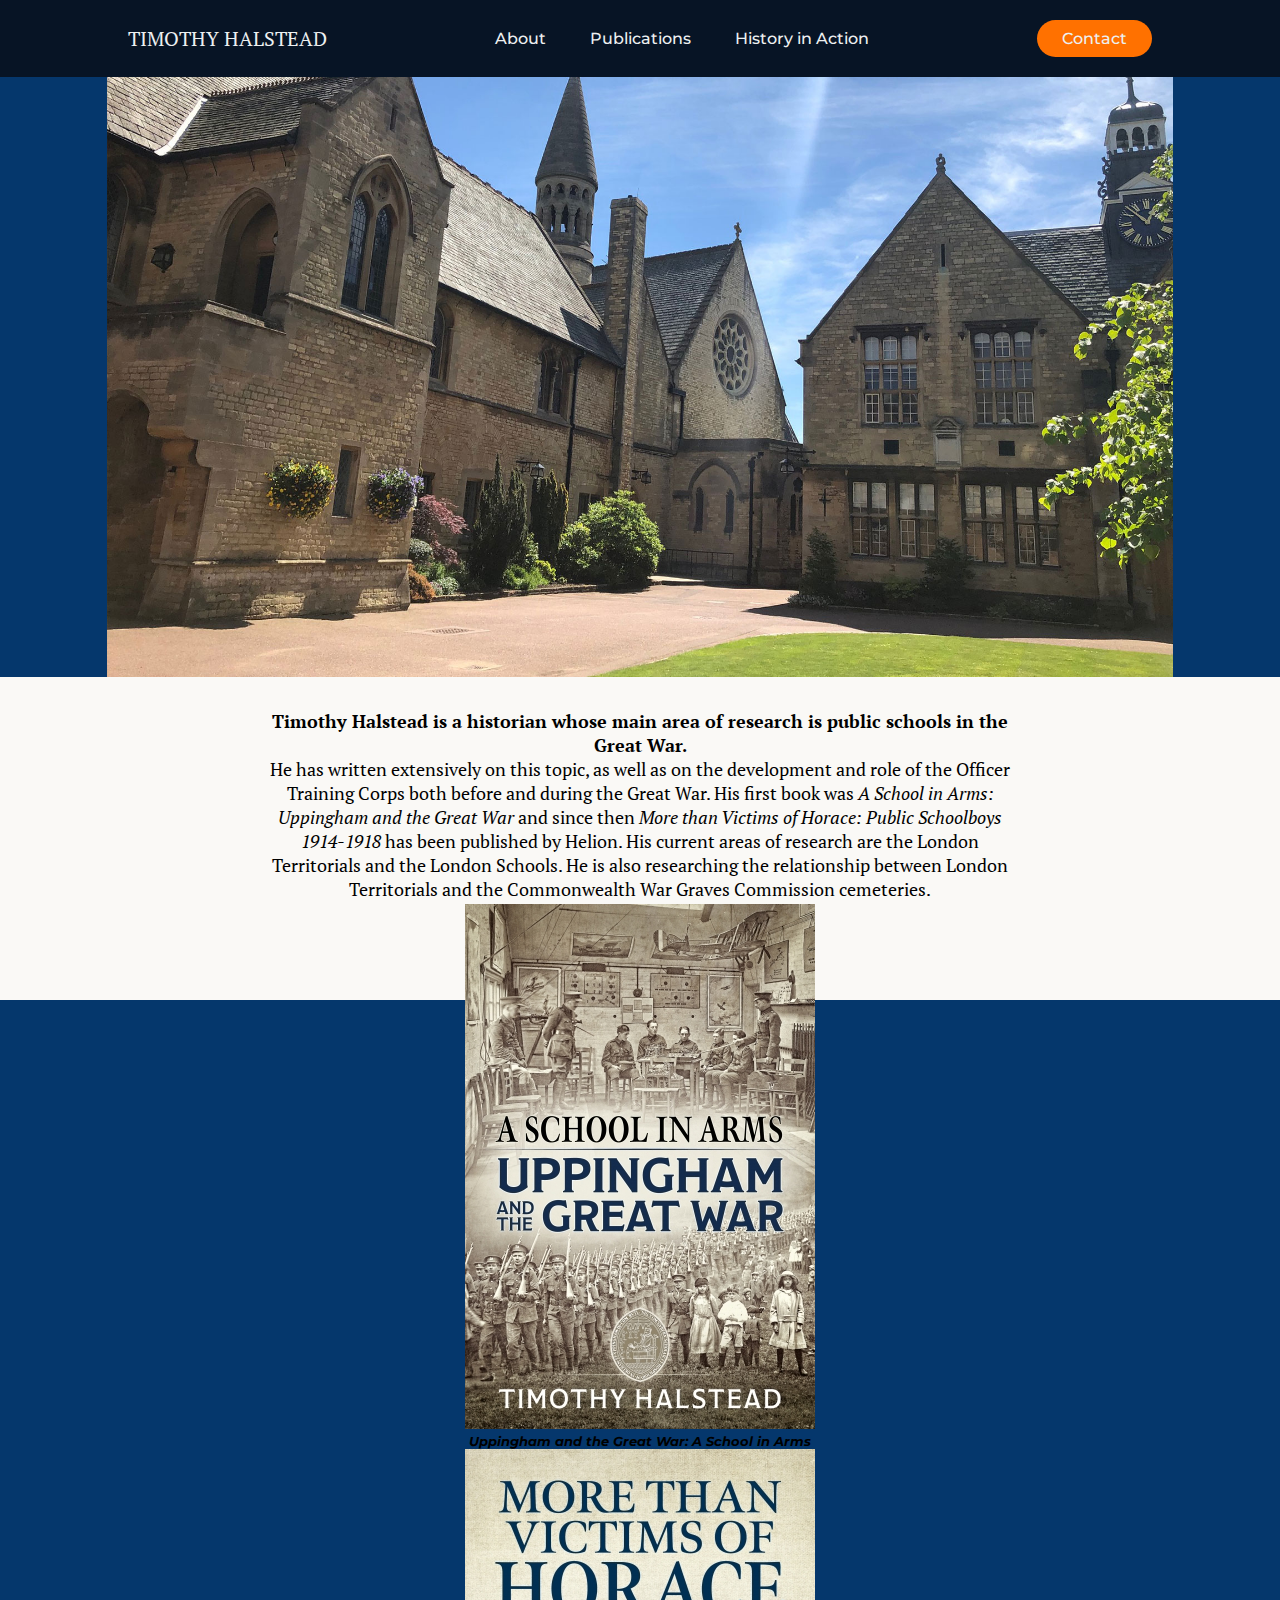
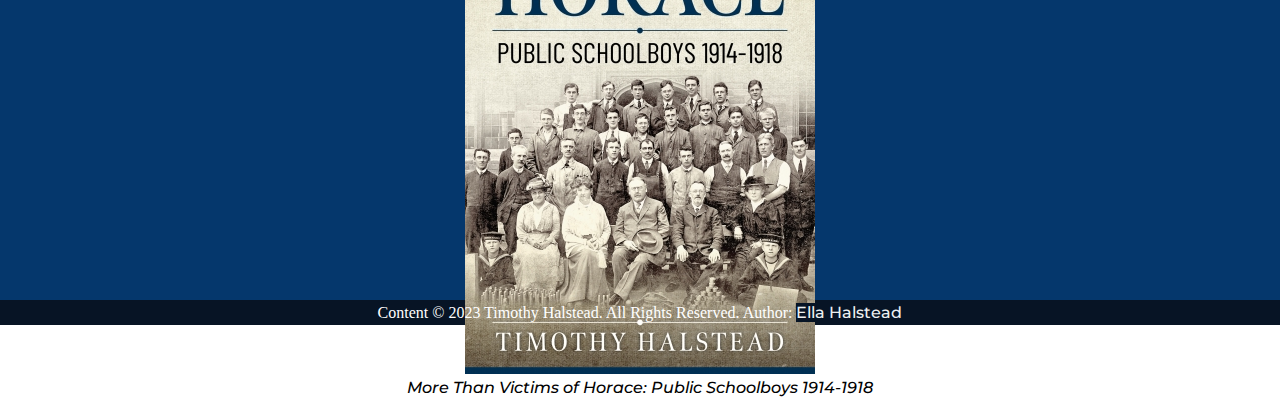
==== index.html @ 43c9b7e2 "Initial commit" ====
<!DOCTYPE html>
<html lang="en">
<head>
    <meta charset="UTF-8">
    <meta http-equiv="X-UA-Compatible" content="IE=edge">
    <title>Author website</title>
    <meta name="viewport" content="width=device-width, initial-scale=1.0">
    <link href="https://cdn.jsdelivr.net/npm/bootstrap@5.3.0-alpha1/dist/css/bootstrap.min.css" rel="stylesheet" integrity="sha384-GLhlTQ8iRABdZLl6O3oVMWSktQOp6b7In1Zl3/Jr59b6EGGoI1aFkw7cmDA6j6gD" crossorigin="anonymous">
    <link rel="preconnect" href="https://fonts.gstatic.com" crossorigin>
    <link href="https://fonts.googleapis.com/css2?family=Montserrat:wght@500&family=PT+Serif&display=swap" rel="stylesheet"> 
    <link rel="stylesheet" href="styles.css">
    <link rel="animation" href="app.js">
</head>
<body>

  <header>
    <div class="logo"><a href="index.html">TIMOTHY HALSTEAD</a></div>
    <nav>
        <ul class="nav__links">
            <li><a href="about.html">About</a></li>
            <li><a href="publications.html">Publications</a></li>
            <li><a href="history in action.html">History in Action</a></li>
        </ul>
    </nav>
    <a href="contact.html"><button type="button" >Contact</button></a>
  </header>

    <!-- Image Section -->
    <section class="Section1">
        <div class="section1-container">
            <img class="section1-img" src="images/header-uppingham.jpg" alt="arial photo of Uppingham School">
        </div>
    </section>

    <!-- Short Bio Section -->
    <section class="short-bio">
        <div class="short-bio-container">
            <h4><b>Timothy Halstead is a historian whose main area of research is public schools in the Great War.</b></h4>
            <p>He has written extensively on this topic, as well as on the development and role of the Officer Training Corps both before and during the Great War. His first book was <i>A School in Arms: Uppingham and the Great War</i> and since then <i>More than Victims of Horace: Public Schoolboys 1914-1918</i> has been published by Helion. His current areas of research are the London Territorials and the London Schools. He is also researching the relationship between London Territorials and the Commonwealth War Graves Commission cemeteries.</p>
        </div>
        <div class="read-more-button">
            <button type="button" href="about.html">More</button>
        </div>
    </section>

        <!-- Recent Books Section -->
    <section class="section2">
      <div class="recent-books-container">
        <div class="cards-container">
          <div class="row row-cols-1 row-cols-md-2 g-4 " style="width: 40rem;">
            <div class="col">
              <div class="card h-100">
                <img src="images/helion1000589.jpg" class="card-img-top" alt="book cover">
                <div class="card-body">
                  <a href="https://www.helion.co.uk/military-history-books/a-school-in-arms-uppingham-and-the-great-war.php"><h5 class="card-title"><i>Uppingham and the Great War: A School in Arms</i></h5></a>
                </div>
              </div>
            </div>
            <div class="col">
              <div class="card h-100">
                <img src="images/helion1001034.jpg" class="card-img-top" alt="book cover">
                <div class="card-body">
                  <a href="https://www.helion.co.uk/military-history-books/more-than-victims-of-horace-public-schools-1914-1918.php"><h5 class="card-title"><i>More Than Victims of Horace: Public Schoolboys 1914-1918</i></a></h5>
                </div>
              </div>
            </div>
          </div>
        </div>
      </div>
    </section>
    </div> 
  </body>

<!-- Footer Section -->
  <footer>
      <p>Content © 2023 Timothy Halstead. All Rights Reserved. Author: <a href="mailto:ella.halstead@hotmail.co.uk">Ella Halstead</a></p>
  </footer> 
</html>
---- styles.css ----
@import url('https://fonts.googleapis.com/css2?family=Montserrat:wght@500&family=PT+Serif&display=swap');

* {
  margin: 0;
  padding: 0;
  box-sizing: border-box;
}

html {
  scroll-behavior: smooth !important;
}

header li, a, button {
  font-family: "Montserrat", sans-serif;
  font-weight: 500;
  font-size: 16px;
  color: #edf0f1;
  text-decoration: none;
  background-color: #071425;
}

.logo a{
  font-family: 'PT Serif', serif;
  font-weight: 500;
  font-size: 20px;
  color: #edf0f1;
  text-decoration: none;
  cursor: pointer;
  transition: all 0.3s ease 0s;
}

header {
  display: flex;
  justify-content: space-between;
  align-items: center;
  padding: 20px 10%;
  background-color: #071425;
}

.logo:hover {
  color: #FF7100;
}

.nav__links {
  list-style: none;
}

.nav__links li {
  display: inline-block;
  padding: 0px 20px;
}

.nav__links li a {
  transition: all 0.3s ease 0s;
}

.nav__links li a:hover {
  color: #FF7100;
}

button {
  padding: 9px 25px;
  background-color: rgba(255, 113, 0);
  border: none;
  border-radius: 50px;
  cursor: pointer;
  transition: ll 0.3s ease 0s;
}


button:hover {
  background-color: rgba(255, 156, 77);

}

.section1-container {
  display: flex;
  height: 600px;
  justify-content: space-around;
  padding: 0;
  margin: 0;
  background-color: #05376C;
}

.section1-img {
  padding: 0;
  max-width: 100%;
  height: auto;
}

.short-bio {
  display:flex;
  flex-direction: column;
  padding-bottom: 10px;
  margin: 0;
  background-color: #FAF9F6;
  align-items: center;
  text-align: center;
  justify-content: center;
  padding: 2.5% 20%;
  font-family: 'PT Serif', serif;
  font-size:large;
}

.read-more-button {
  display: flex;
  align-items: center;
  padding: 15px 32px;
  font-size: 16px;
  cursor: pointer;
  border-radius: 50px;
  justify-content: center;
}

.recent-books-container {
  display: flex;
  background: #05376C;
  width: 100dvw;
}

/*.recent-books-container h1 {
  display: flex;
  text-align: center;
  align-content: center;
  justify-content: center;
  width: 100vh;
  padding: 2vw;
  color: #F3F4F5;
  font-family: 'PT Serif', serif;
}
*/
.cards-container {
  display: flex;
  text-align: center; 
  justify-content: center; 
  width: 100%;
  height: 100vh;
  display: flex;
  align-items: center;
  padding: 2vw 4vw;
}

.card-body a {
  text-decoration: none;
  font-family: "Montserrat", sans-serif;
  color: #000000;
  text-decoration: none;
  background-color: #ffffff;
  font-size: medium;
}

.contact_container {
  width: 100%;
  font-family: "Montserrat", sans-serif;
  height: 100vh;
  background: #05376C;
  display: flex;
  align-items: center;
  justify-content: center;
}

form{
  background: white;
  display: flex;
  flex-direction: column;
  padding: 2vw 4vw;
  width: 90%;
  max-width: 600px;
  border-radius: 10px;
}

form h3{
  color: #555;
  font-weight: 800;
  margin-bottom: 20px;
}

form input, form textarea{
  border:0;
  margin: 10px;
  padding: 20px;
  outline: none;
  background: #f5f5f5;
  font-size: 16px;
}

form button{
  border:0;
  outline:none;
  width: 150px;
  margin: 20px auto 0;
  border-radius: 30px;
}

footer {
  display: block;
  text-align: center;
  padding: 3px;
  background-color: #071425;
  color: white;
}

/* Style the tab */
.tab {
  float: left;
  border: 1px solid #ccc;
  background-color: #f1f1f1;
  width: 30%;
  height: 300px;
}

/* Style the buttons inside the tab */
.tab button {
  display: block;
  background-color: inherit;
  color: #F3F4F5;
  padding: 22px 16px;
  width: 100%;
  border: none;
  outline: none;
  text-align: left;
  cursor: pointer;
  transition: 0.3s;
  font-size: 17px;
}

.publications_tab{
  background-color: #ffffff;
  width: 95vmin;
  font-size: 16px;
  min-width: 30em;
  position: absolute;
  transform: translate(-50%, -50%0);
  top: 50%;
  left: 50%;
  display: grid;
  grid-template-columns: 2fr 9fr;
  box-shadow: 0 20px 40px rgba(0, 0, 0, 0.2);
}

.tab {
  display: flex;
  flex-direction: column;
  justify-content: space-around;
  background-color: #e4e9fd;
}

.publications_tab h3 {
  height: 33.3%;
  display: grid;
  place-items: center;
  font-size: 1.2em;
  font-weight: 600;
  cursor: pointer;
}

.tab-content {
  background-color: #ffffff;
  padding: 1em 1.5em;
}

.tab-content h4{
  font-size: 1.8em;
  margin-bottom: 0.5em;
  color: #000024;
  font-weight: 600;
}

.tab-content p {
  text-align: justify;
  line-height: 1.9;
  letter-spacing: 0.4px;
  color: #202238;
}

.tab-content div {
  display: none;
}

.tab-content .active {
  display: block;
}

.tab .active{
  background-color: #ffffff;
}
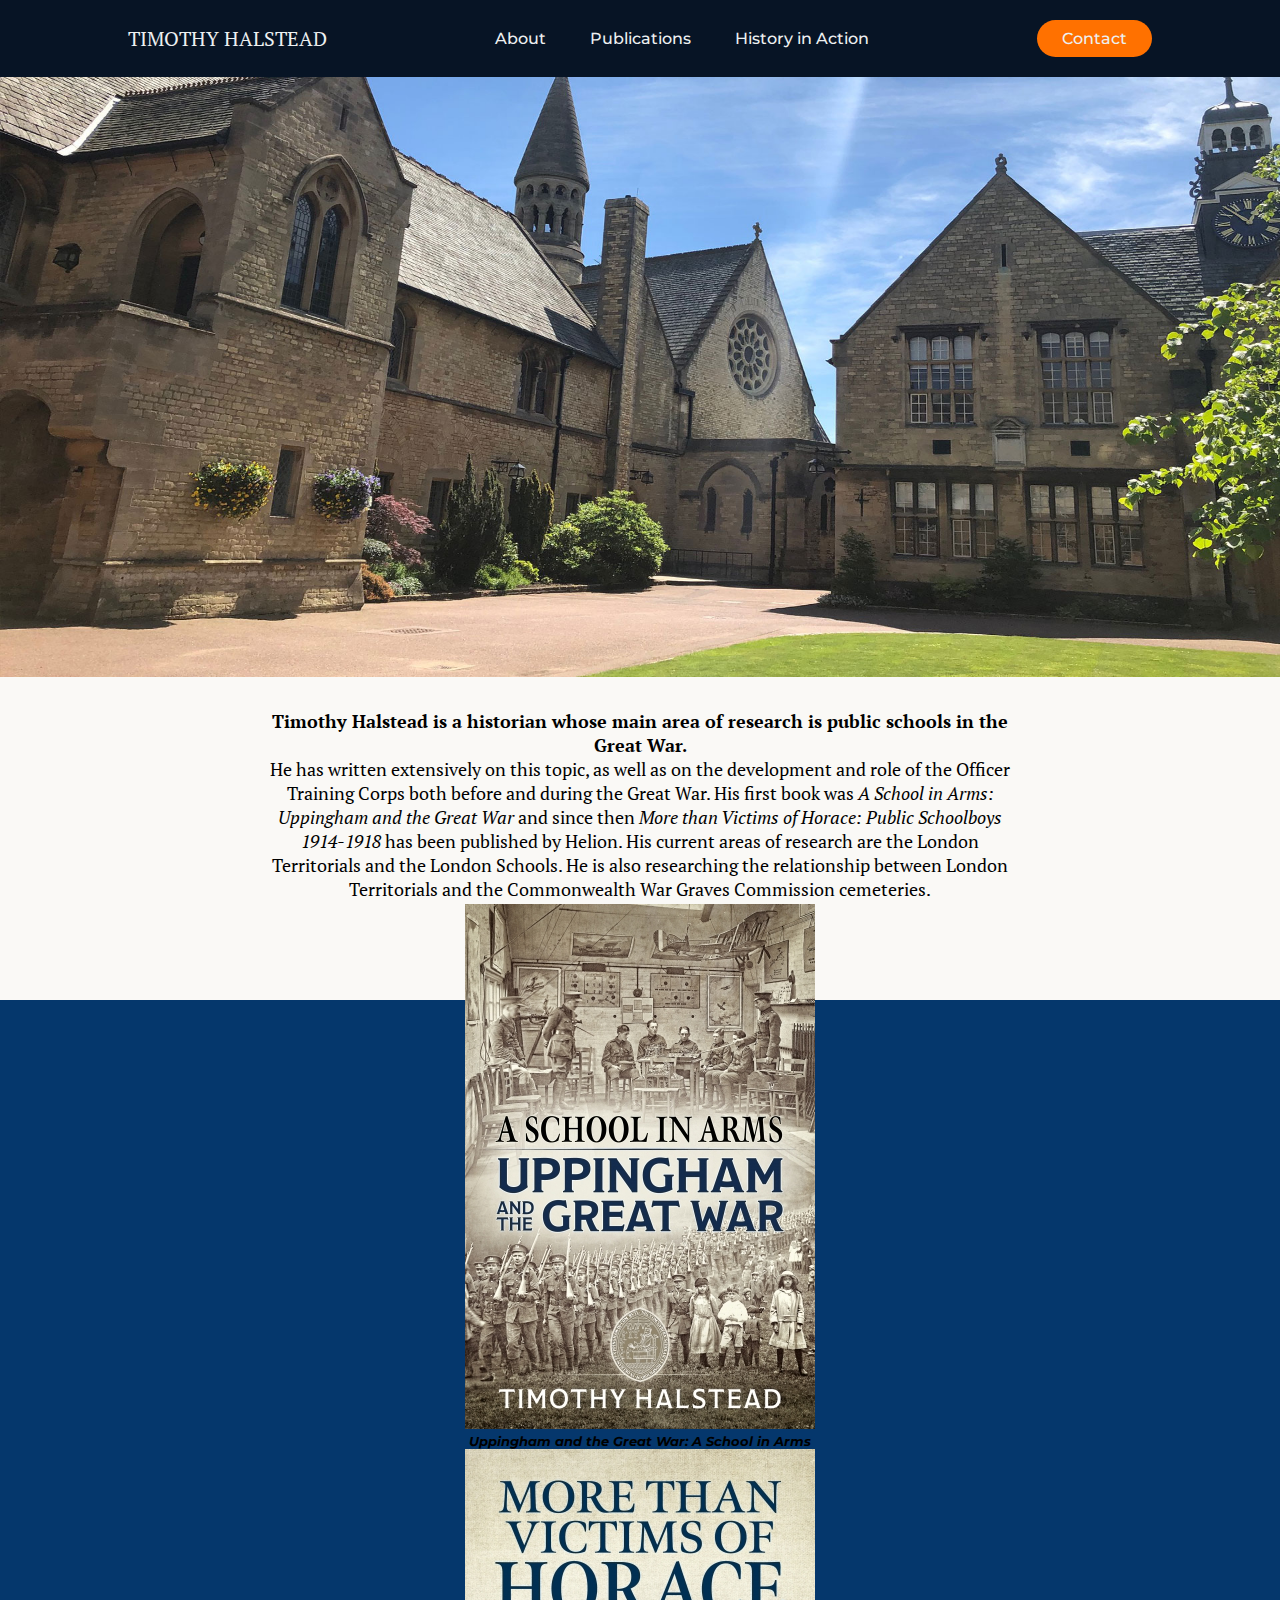
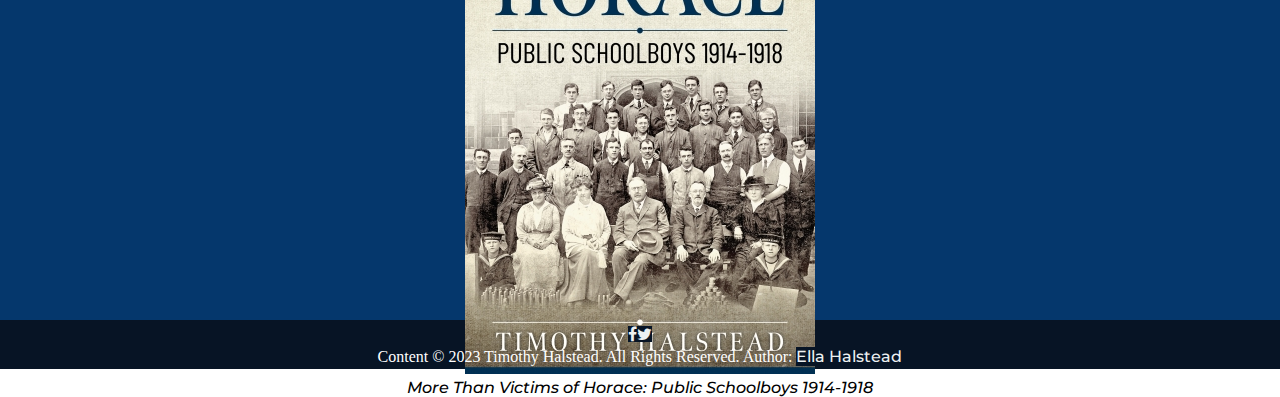
==== commit ec5cec74: "New changes" ====
--- a/index.html
+++ b/index.html
@@ -8,6 +8,7 @@
     <link href="https://cdn.jsdelivr.net/npm/bootstrap@5.3.0-alpha1/dist/css/bootstrap.min.css" rel="stylesheet" integrity="sha384-GLhlTQ8iRABdZLl6O3oVMWSktQOp6b7In1Zl3/Jr59b6EGGoI1aFkw7cmDA6j6gD" crossorigin="anonymous">
     <link rel="preconnect" href="https://fonts.gstatic.com" crossorigin>
     <link href="https://fonts.googleapis.com/css2?family=Montserrat:wght@500&family=PT+Serif&display=swap" rel="stylesheet"> 
+    <link rel="stylesheet" href="https://cdnjs.cloudflare.com/ajax/libs/font-awesome/4.7.0/css/font-awesome.min.css">
     <link rel="stylesheet" href="styles.css">
     <link rel="animation" href="app.js">
 </head>
@@ -73,7 +74,13 @@
 
 <!-- Footer Section -->
   <footer>
+    <div class="footer-content">
+      <ul class="socials">
+        <li><a href="#" class="fa fa-facebook"></a></li>
+        <li><a href="#" class="fa fa-twitter"></a></li>
+      </ul>
       <p>Content © 2023 Timothy Halstead. All Rights Reserved. Author: <a href="mailto:ella.halstead@hotmail.co.uk">Ella Halstead</a></p>
+    </div>
   </footer> 
 </html>
 
--- a/styles.css
+++ b/styles.css
@@ -83,8 +83,7 @@
 }
 
 .section1-img {
-  padding: 0;
-  max-width: 100%;
+  width: 100%;
   height: auto;
 }
 
@@ -138,6 +137,8 @@
   display: flex;
   align-items: center;
   padding: 2vw 4vw;
+  align-self: center;
+  margin-bottom: 20px;
 }
 
 .card-body a {
@@ -198,9 +199,30 @@
   padding: 3px;
   background-color: #071425;
   color: white;
-}
-
-/* Style the tab */
+  height: auto;
+  width: 100vw;
+}
+
+.footer-content {
+  align-items: center;
+  justify-content: center;
+  flex-direction: column;
+}
+
+.socials {
+  list-style: none;
+  display: flex;
+  align-items: center;
+  justify-content:center;
+  padding: 3px;
+  }
+
+.socials a:hover{
+  color: #FF7100;
+  transition: all 0.3s ease 0s;
+}
+
+/* Style the tab
 .tab {
   float: left;
   border: 1px solid #ccc;
@@ -209,7 +231,7 @@
   height: 300px;
 }
 
-/* Style the buttons inside the tab */
+/* Style the buttons inside the tab
 .tab button {
   display: block;
   background-color: inherit;
@@ -283,4 +305,5 @@
 
 .tab .active{
   background-color: #ffffff;
-}+}
+*/
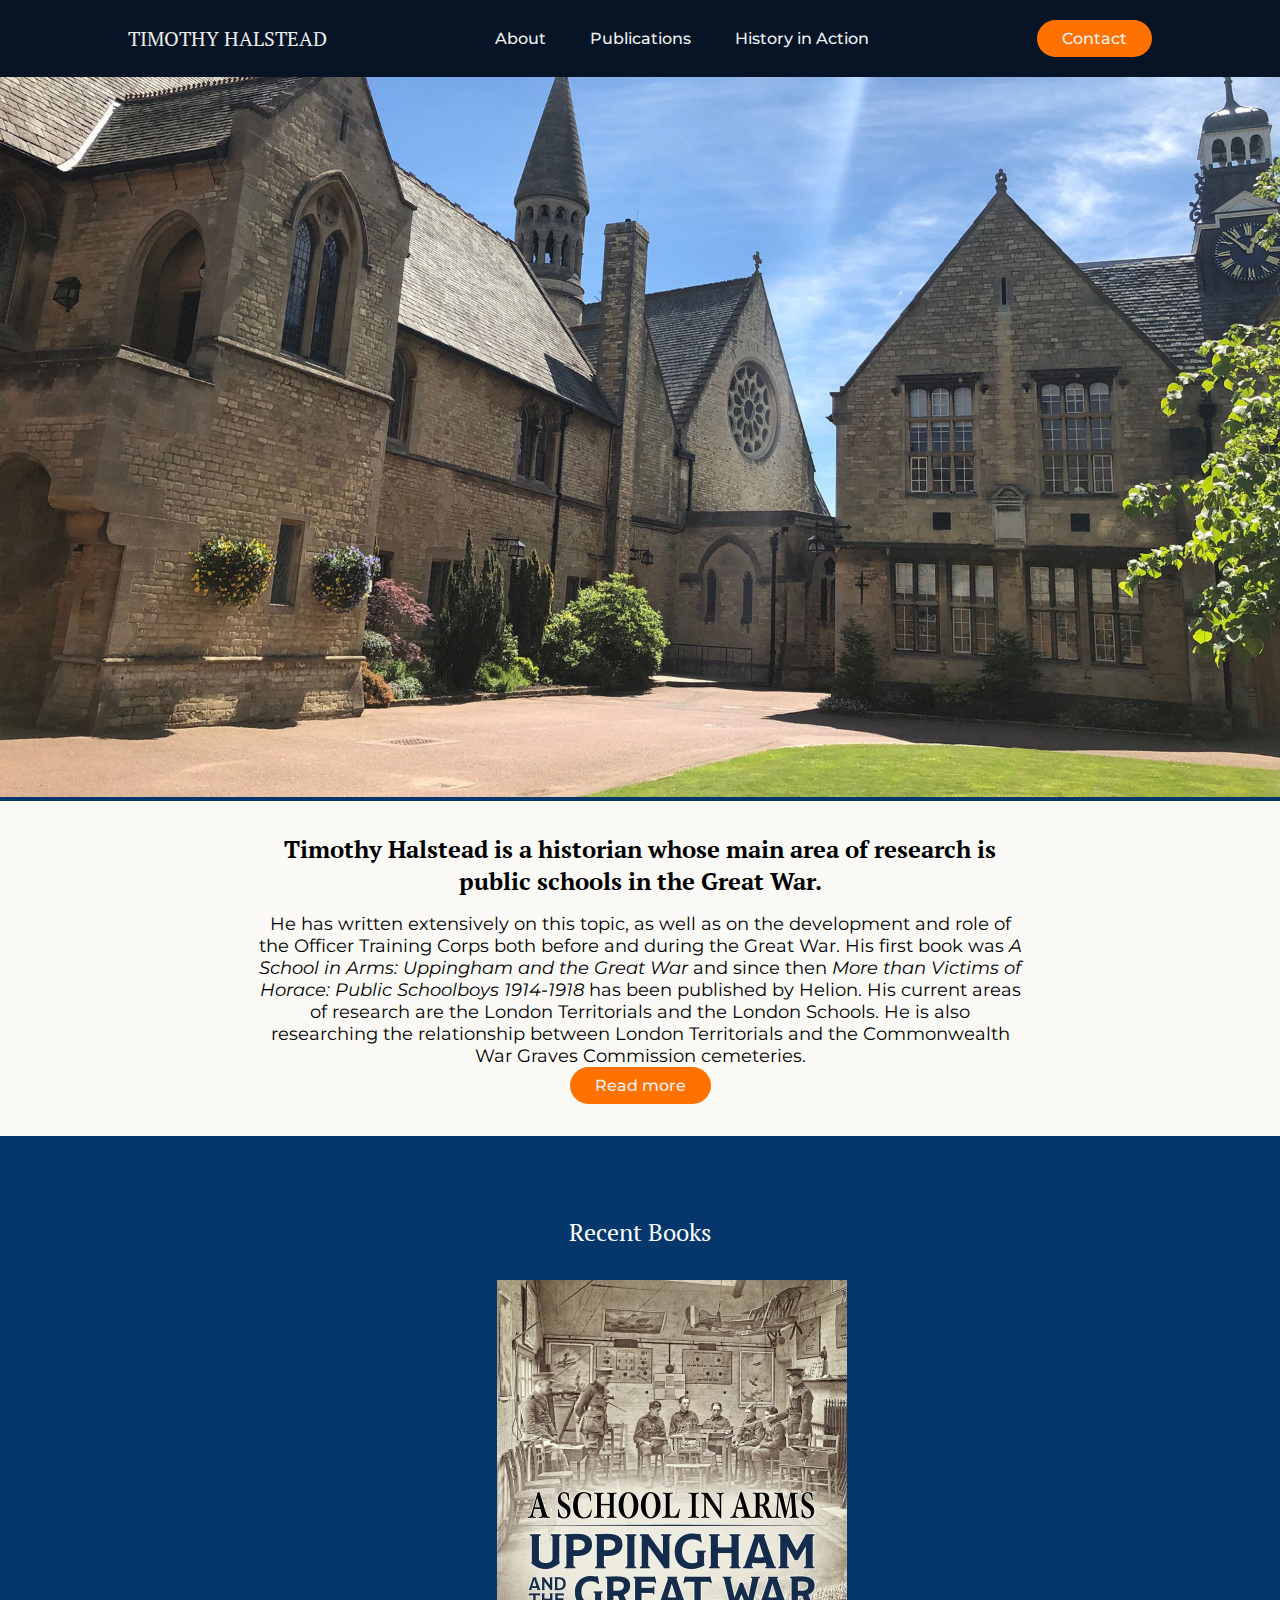
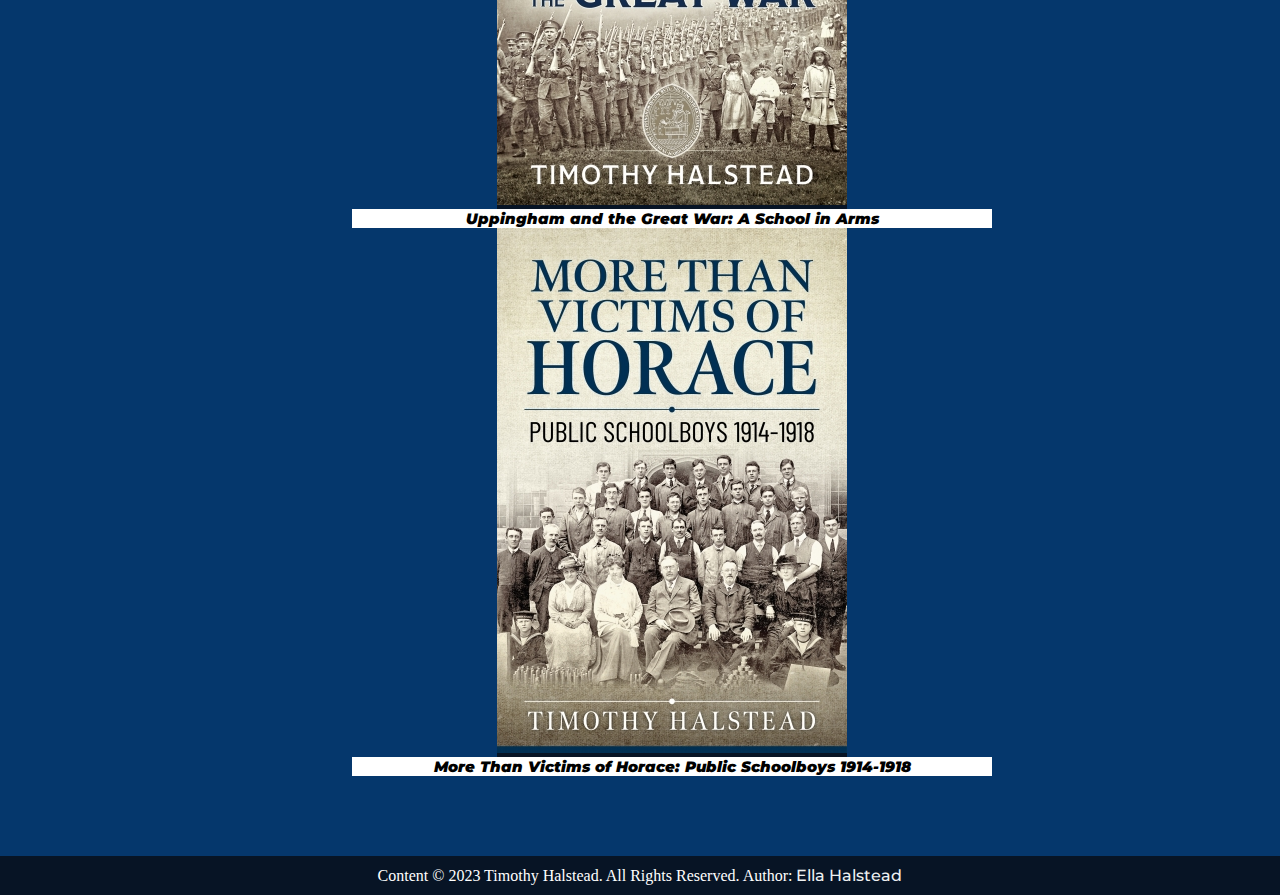
==== commit 1e29f884: "x" ====
--- a/index.html
+++ b/index.html
@@ -1,88 +1,92 @@
 <!DOCTYPE html>
 <html lang="en">
+
 <head>
-    <meta charset="UTF-8">
-    <meta http-equiv="X-UA-Compatible" content="IE=edge">
-    <title>Author website</title>
-    <meta name="viewport" content="width=device-width, initial-scale=1.0">
-    <link href="https://cdn.jsdelivr.net/npm/bootstrap@5.3.0-alpha1/dist/css/bootstrap.min.css" rel="stylesheet" integrity="sha384-GLhlTQ8iRABdZLl6O3oVMWSktQOp6b7In1Zl3/Jr59b6EGGoI1aFkw7cmDA6j6gD" crossorigin="anonymous">
-    <link rel="preconnect" href="https://fonts.gstatic.com" crossorigin>
-    <link href="https://fonts.googleapis.com/css2?family=Montserrat:wght@500&family=PT+Serif&display=swap" rel="stylesheet"> 
-    <link rel="stylesheet" href="https://cdnjs.cloudflare.com/ajax/libs/font-awesome/4.7.0/css/font-awesome.min.css">
-    <link rel="stylesheet" href="styles.css">
-    <link rel="animation" href="app.js">
+  <meta charset="UTF-8">
+  <meta http-equiv="X-UA-Compatible" content="IE=edge">
+  <title>Author website</title>
+  <meta name="viewport" content="width=device-width, initial-scale=1.0">
+  <link href="https://cdn.jsdelivr.net/npm/bootstrap@5.3.0-alpha1/dist/css/bootstrap.min.css" rel="stylesheet"
+    integrity="sha384-GLhlTQ8iRABdZLl6O3oVMWSktQOp6b7In1Zl3/Jr59b6EGGoI1aFkw7cmDA6j6gD" crossorigin="anonymous">
+  <link rel="preconnect" href="https://fonts.gstatic.com" crossorigin>
+  <link href="https://fonts.googleapis.com/css2?family=Montserrat:wght@500&family=PT+Serif&display=swap"
+    rel="stylesheet">
+  <link rel="stylesheet" href="styles.css">
+  <link rel="animation" href="script.js">
 </head>
+
 <body>
-
   <header>
     <div class="logo"><a href="index.html">TIMOTHY HALSTEAD</a></div>
     <nav>
-        <ul class="nav__links">
-            <li><a href="about.html">About</a></li>
-            <li><a href="publications.html">Publications</a></li>
-            <li><a href="history in action.html">History in Action</a></li>
-        </ul>
+      <ul class="nav__links">
+        <li><a href="about.html">About</a></li>
+        <li><a href="publications.html">Publications</a></li>
+        <li><a href="history in action.html">History in Action</a></li>
+      </ul>
     </nav>
-    <a href="contact.html"><button type="button" >Contact</button></a>
+    <a href="contact.html"><button type="button">Contact</button></a>
   </header>
 
-    <!-- Image Section -->
-    <section class="Section1">
-        <div class="section1-container">
-            <img class="section1-img" src="images/header-uppingham.jpg" alt="arial photo of Uppingham School">
-        </div>
-    </section>
+  <!-- Image Section -->
+  <section class="Section1">
+    <div class="section1-container">
+      <img class="section1-img" src="images/header-uppingham.jpg" alt="arial photo of Uppingham School">
+    </div>
+  </section>
 
-    <!-- Short Bio Section -->
-    <section class="short-bio">
-        <div class="short-bio-container">
-            <h4><b>Timothy Halstead is a historian whose main area of research is public schools in the Great War.</b></h4>
-            <p>He has written extensively on this topic, as well as on the development and role of the Officer Training Corps both before and during the Great War. His first book was <i>A School in Arms: Uppingham and the Great War</i> and since then <i>More than Victims of Horace: Public Schoolboys 1914-1918</i> has been published by Helion. His current areas of research are the London Territorials and the London Schools. He is also researching the relationship between London Territorials and the Commonwealth War Graves Commission cemeteries.</p>
-        </div>
-        <div class="read-more-button">
-            <button type="button" href="about.html">More</button>
-        </div>
-    </section>
+  <!-- Short Bio Section -->
+  <section class="short-bio">
+    <div class="short-bio-container">
+      <h1><b>Timothy Halstead is a historian whose main area of research is public schools in the Great War.</b></h1>
+      <p>He has written extensively on this topic, as well as on the development and role of the Officer Training Corps both before and during the Great War. His first book was <i>A School in Arms: Uppingham and the Great War</i> and since then <i>More than Victims of Horace: Public Schoolboys 1914-1918</i> has been published by Helion. His current areas of research are the London Territorials and the London Schools. He is also researching the relationship between London Territorials and the Commonwealth War Graves Commission cemeteries.</p>
+      <div class="more">
+        <span id="text">Lorem ipsum dolor sit amet consectetur, adipisicing elit. Nobis vero, voluptate cupiditate illo eos molestias. Voluptas cumque libero itaque ipsum magni sequi officiis aspernatur accusamus dolore impedit molestiae accusantium asperiores voluptatem laboriosam inventore dolor similique, perferendis adipisci placeat commodi ab, voluptatum fugit quis! Eaque a culpa inventore odio accusantium necessitatibus.
+        </span>
+      </div>
+      <div class="btn-container">
+        <button id="toggle">Read more</button>
+      </div>
+    </div>
+  </section>
 
-        <!-- Recent Books Section -->
-    <section class="section2">
-      <div class="recent-books-container">
-        <div class="cards-container">
-          <div class="row row-cols-1 row-cols-md-2 g-4 " style="width: 40rem;">
-            <div class="col">
-              <div class="card h-100">
-                <img src="images/helion1000589.jpg" class="card-img-top" alt="book cover">
-                <div class="card-body">
-                  <a href="https://www.helion.co.uk/military-history-books/a-school-in-arms-uppingham-and-the-great-war.php"><h5 class="card-title"><i>Uppingham and the Great War: A School in Arms</i></h5></a>
-                </div>
+  <!-- Recent Books Section -->
+  <section class="section2">
+    <h1 class="recent-books">Recent Books</h1>
+    <div class="recent-books-container">
+      <div class="cards-container">
+        <div class="row row-cols-1 row-cols-md-2 g-4 " style="width: 40rem;">
+          <div class="col">
+            <div class="card h-100"><a
+              href="https://www.helion.co.uk/military-history-books/a-school-in-arms-uppingham-and-the-great-war.php">
+              <img src="images/helion1000589.jpg" class="card-img-top" alt="book cover">
+              <div class="card-body">
+                <h5 class="card-title"><b><i>Uppingham and the Great War: A School in Arms</i></b></h5>
               </div>
+              </a>
             </div>
-            <div class="col">
-              <div class="card h-100">
-                <img src="images/helion1001034.jpg" class="card-img-top" alt="book cover">
-                <div class="card-body">
-                  <a href="https://www.helion.co.uk/military-history-books/more-than-victims-of-horace-public-schools-1914-1918.php"><h5 class="card-title"><i>More Than Victims of Horace: Public Schoolboys 1914-1918</i></a></h5>
-                </div>
+          </div>
+          <div class="col">
+            <div class="card h-100"><a
+              href="https://www.helion.co.uk/military-history-books/more-than-victims-of-horace-public-schools-1914-1918.php">
+              <img src="images/helion1001034.jpg" class="card-img-top" alt="book cover">
+              <div class="card-body">
+                <h5 class="card-title"><b><i>More Than Victims of Horace: Public Schoolboys 1914-1918</i></b></h5>
               </div>
+              </a>
             </div>
           </div>
         </div>
       </div>
-    </section>
-    </div> 
-  </body>
+    </div>
+  </section>
+  </div>
+</body>
 
 <!-- Footer Section -->
-  <footer>
-    <div class="footer-content">
-      <ul class="socials">
-        <li><a href="#" class="fa fa-facebook"></a></li>
-        <li><a href="#" class="fa fa-twitter"></a></li>
-      </ul>
-      <p>Content © 2023 Timothy Halstead. All Rights Reserved. Author: <a href="mailto:ella.halstead@hotmail.co.uk">Ella Halstead</a></p>
-    </div>
-  </footer> 
-</html>
+<footer>
+  <span>Content © 2023 Timothy Halstead. All Rights Reserved. Author: <a href="mailto:ella.halstead@hotmail.co.uk">Ella
+      Halstead</a></span>
+</footer>
 
-      
-
+</html>--- a/styles.css
+++ b/styles.css
@@ -8,6 +8,12 @@
 
 html {
   scroll-behavior: smooth !important;
+}
+
+body {
+  display: flex;
+  flex-direction: column;
+  background: #05376C;
 }
 
 header li, a, button {
@@ -19,7 +25,7 @@
   background-color: #071425;
 }
 
-.logo a{
+.logo a {
   font-family: 'PT Serif', serif;
   font-weight: 500;
   font-size: 20px;
@@ -37,6 +43,10 @@
   background-color: #071425;
 }
 
+ul {
+  margin-bottom: 0rem;
+}
+
 .logo:hover {
   color: #FF7100;
 }
@@ -73,22 +83,23 @@
 
 }
 
-.section1-container {
-  display: flex;
-  height: 600px;
-  justify-content: space-around;
+.section1-img {
   padding: 0;
-  margin: 0;
-  background-color: #05376C;
-}
-
-.section1-img {
-  width: 100%;
+  max-width: 100%;
   height: auto;
+  width: 100vw;
+}
+
+.section2 {
+  padding: 5rem 2rem;
+}
+
+.short-bio-container p {
+  font-family: "Montserrat", sans-serif;
 }
 
 .short-bio {
-  display:flex;
+  display: flex;
   flex-direction: column;
   padding-bottom: 10px;
   margin: 0;
@@ -98,10 +109,22 @@
   justify-content: center;
   padding: 2.5% 20%;
   font-family: 'PT Serif', serif;
-  font-size:large;
-}
-
-.read-more-button {
+  font-size: large;
+}
+
+#text {
+  display:none;
+}
+
+.btn-container button {
+  user-select:none;
+  -webkit-user-select:none;
+  -moz-user-select:none;
+  -ms-user-select:none;
+  cursor:pointer;
+}
+
+.toggle {
   display: flex;
   align-items: center;
   padding: 15px 32px;
@@ -113,11 +136,10 @@
 
 .recent-books-container {
   display: flex;
-  background: #05376C;
-  width: 100dvw;
-}
-
-/*.recent-books-container h1 {
+  width: 100vw;
+}
+
+.recent-books-container h1 {
   display: flex;
   text-align: center;
   align-content: center;
@@ -127,40 +149,64 @@
   color: #F3F4F5;
   font-family: 'PT Serif', serif;
 }
-*/
+
+h1 {
+  font-size: 1.5rem;
+  margin-bottom: 1rem;
+}
+
+.recent-books {
+  width: 100%;
+  display: flex;
+  align-items: center;
+  justify-content: center;
+  color: white;
+  font-weight: 500; 
+  font-size: 1.5rem;
+  margin-bottom: 2rem;
+  font-family: 'PT Serif', serif;
+}
+
 .cards-container {
   display: flex;
-  text-align: center; 
-  justify-content: center; 
+  text-align: center;
+  justify-content: center;
   width: 100%;
-  height: 100vh;
-  display: flex;
-  align-items: center;
-  padding: 2vw 4vw;
-  align-self: center;
-  margin-bottom: 20px;
+  display: flex;
+  align-items: center;
+  padding: 50px, 0px;
+}
+
+.card-body {
+  background-color: white;
+  color: black;
 }
 
 .card-body a {
-  text-decoration: none;
+  background-color: none;
   font-family: "Montserrat", sans-serif;
-  color: #000000;
-  text-decoration: none;
-  background-color: #ffffff;
   font-size: medium;
 }
+
+.card-title h5:hover {
+  color: #FF7100;
+}
+
+.card-title h5 {
+transition: all 0.3s ease 0s;
+}
+
 
 .contact_container {
   width: 100%;
   font-family: "Montserrat", sans-serif;
   height: 100vh;
-  background: #05376C;
-  display: flex;
-  align-items: center;
-  justify-content: center;
-}
-
-form{
+  display: flex;
+  align-items: center;
+  justify-content: center;
+}
+
+form {
   background: white;
   display: flex;
   flex-direction: column;
@@ -170,14 +216,15 @@
   border-radius: 10px;
 }
 
-form h3{
+form h3 {
   color: #555;
   font-weight: 800;
   margin-bottom: 20px;
 }
 
-form input, form textarea{
-  border:0;
+form input,
+form textarea {
+  border: 0;
   margin: 10px;
   padding: 20px;
   outline: none;
@@ -185,44 +232,24 @@
   font-size: 16px;
 }
 
-form button{
-  border:0;
-  outline:none;
+form button {
+  border: 0;
+  outline: none;
   width: 150px;
   margin: 20px auto 0;
   border-radius: 30px;
 }
 
 footer {
-  display: block;
-  text-align: center;
-  padding: 3px;
+  display: flex;
+  align-content: center;
+  justify-content: center;
+  padding: 10px;
   background-color: #071425;
   color: white;
-  height: auto;
-  width: 100vw;
-}
-
-.footer-content {
-  align-items: center;
-  justify-content: center;
-  flex-direction: column;
-}
-
-.socials {
-  list-style: none;
-  display: flex;
-  align-items: center;
-  justify-content:center;
-  padding: 3px;
-  }
-
-.socials a:hover{
-  color: #FF7100;
-  transition: all 0.3s ease 0s;
-}
-
-/* Style the tab
+}
+
+/* Style the tab */
 .tab {
   float: left;
   border: 1px solid #ccc;
@@ -231,7 +258,7 @@
   height: 300px;
 }
 
-/* Style the buttons inside the tab
+/* Style the buttons inside the tab */
 .tab button {
   display: block;
   background-color: inherit;
@@ -246,7 +273,7 @@
   font-size: 17px;
 }
 
-.publications_tab{
+.publications_tab {
   background-color: #ffffff;
   width: 95vmin;
   font-size: 16px;
@@ -281,7 +308,7 @@
   padding: 1em 1.5em;
 }
 
-.tab-content h4{
+.tab-content h4 {
   font-size: 1.8em;
   margin-bottom: 0.5em;
   color: #000024;
@@ -303,7 +330,10 @@
   display: block;
 }
 
-.tab .active{
+.tab .active {
   background-color: #ffffff;
 }
-*/
+
+.card-title {
+  font-size: 15px;
+}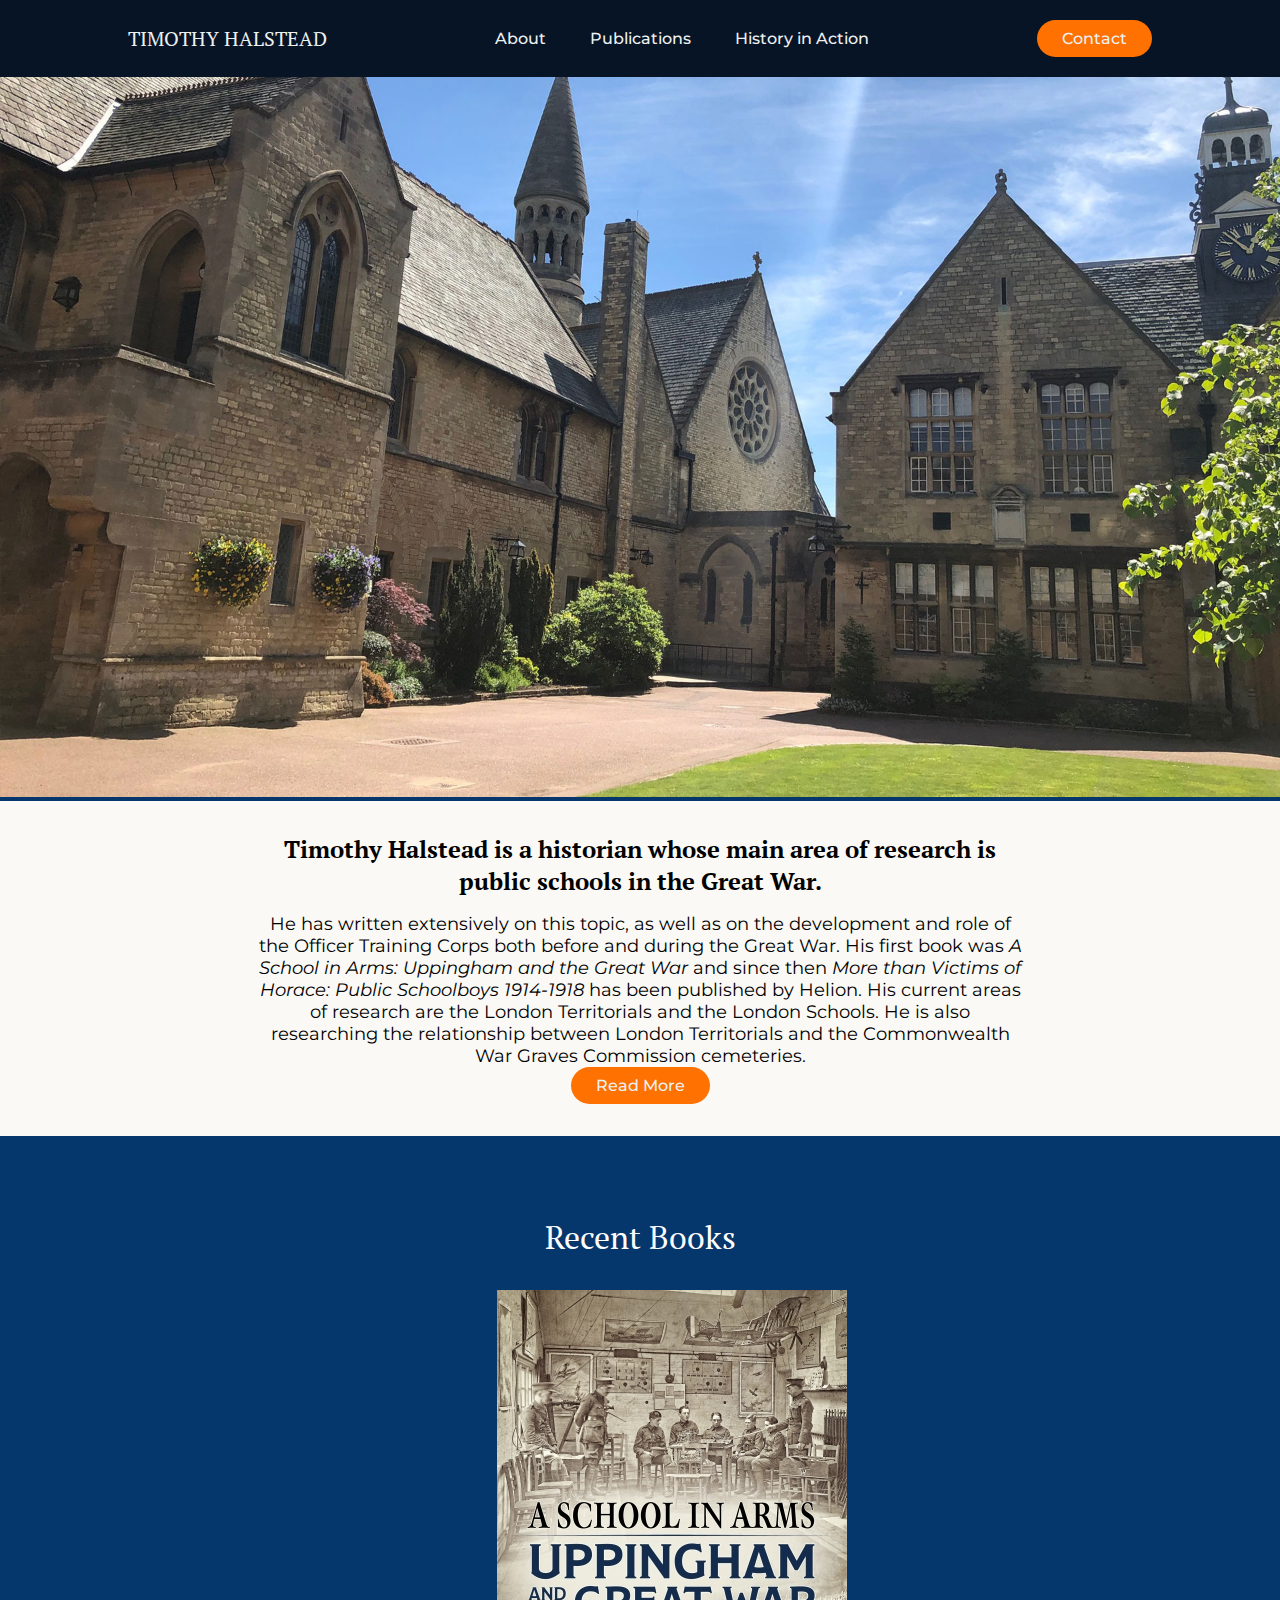
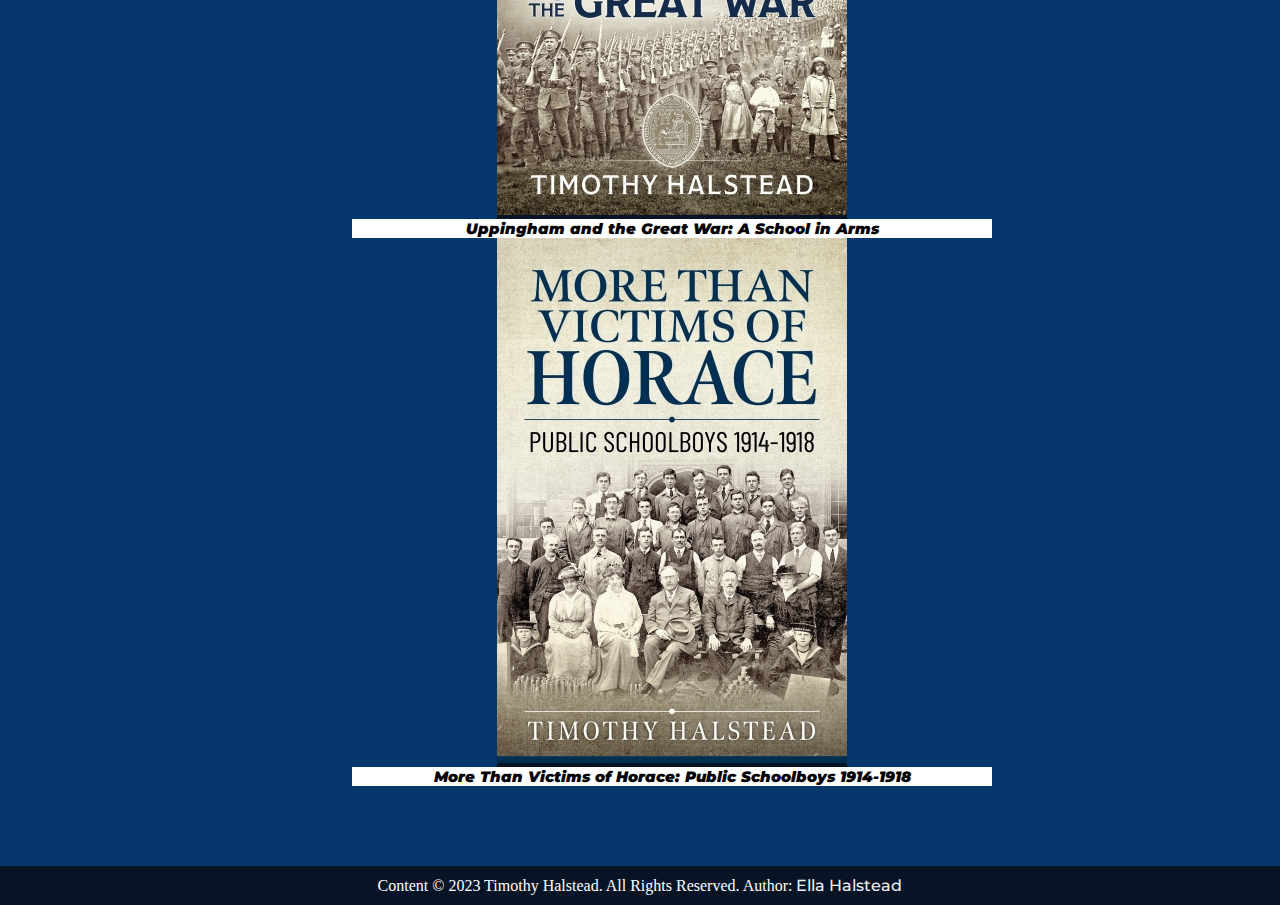
==== commit 557e884f: "x" ====
--- a/index.html
+++ b/index.html
@@ -40,13 +40,9 @@
     <div class="short-bio-container">
       <h1><b>Timothy Halstead is a historian whose main area of research is public schools in the Great War.</b></h1>
       <p>He has written extensively on this topic, as well as on the development and role of the Officer Training Corps both before and during the Great War. His first book was <i>A School in Arms: Uppingham and the Great War</i> and since then <i>More than Victims of Horace: Public Schoolboys 1914-1918</i> has been published by Helion. His current areas of research are the London Territorials and the London Schools. He is also researching the relationship between London Territorials and the Commonwealth War Graves Commission cemeteries.</p>
-      <div class="more">
-        <span id="text">Lorem ipsum dolor sit amet consectetur, adipisicing elit. Nobis vero, voluptate cupiditate illo eos molestias. Voluptas cumque libero itaque ipsum magni sequi officiis aspernatur accusamus dolore impedit molestiae accusantium asperiores voluptatem laboriosam inventore dolor similique, perferendis adipisci placeat commodi ab, voluptatum fugit quis! Eaque a culpa inventore odio accusantium necessitatibus.
-        </span>
-      </div>
-      <div class="btn-container">
-        <button id="toggle">Read more</button>
-      </div>
+    </div>
+      <button>Read More</button>
+    </div>
     </div>
   </section>
 
--- a/styles.css
+++ b/styles.css
@@ -94,6 +94,10 @@
   padding: 5rem 2rem;
 }
 
+.section2 h1 {
+  font-size: xx-large;
+}
+
 .short-bio-container p {
   font-family: "Montserrat", sans-serif;
 }
@@ -112,19 +116,39 @@
   font-size: large;
 }
 
+.bio-container img {
+  max-width: 20vw;
+}
+
+.long-bio {
+  display: flex;
+  flex-direction: column;
+  padding-bottom: 10px;
+  margin: 0;
+  background-color: #FAF9F6;
+  align-items: center;
+  text-align: center;
+  justify-content: center;
+  padding: 2.5% 5%;
+}
+
+.helion a {
+  color: black;
+  font-size: large;
+  background-color: #FAF9F6;
+  transition: all 0.3s ease 0s;
+  text-decoration: none;
+}
+
+.helion a:hover {
+  color: #FF7100;
+}
+
 #text {
   display:none;
 }
 
-.btn-container button {
-  user-select:none;
-  -webkit-user-select:none;
-  -moz-user-select:none;
-  -ms-user-select:none;
-  cursor:pointer;
-}
-
-.toggle {
+.read-more-button {
   display: flex;
   align-items: center;
   padding: 15px 32px;
